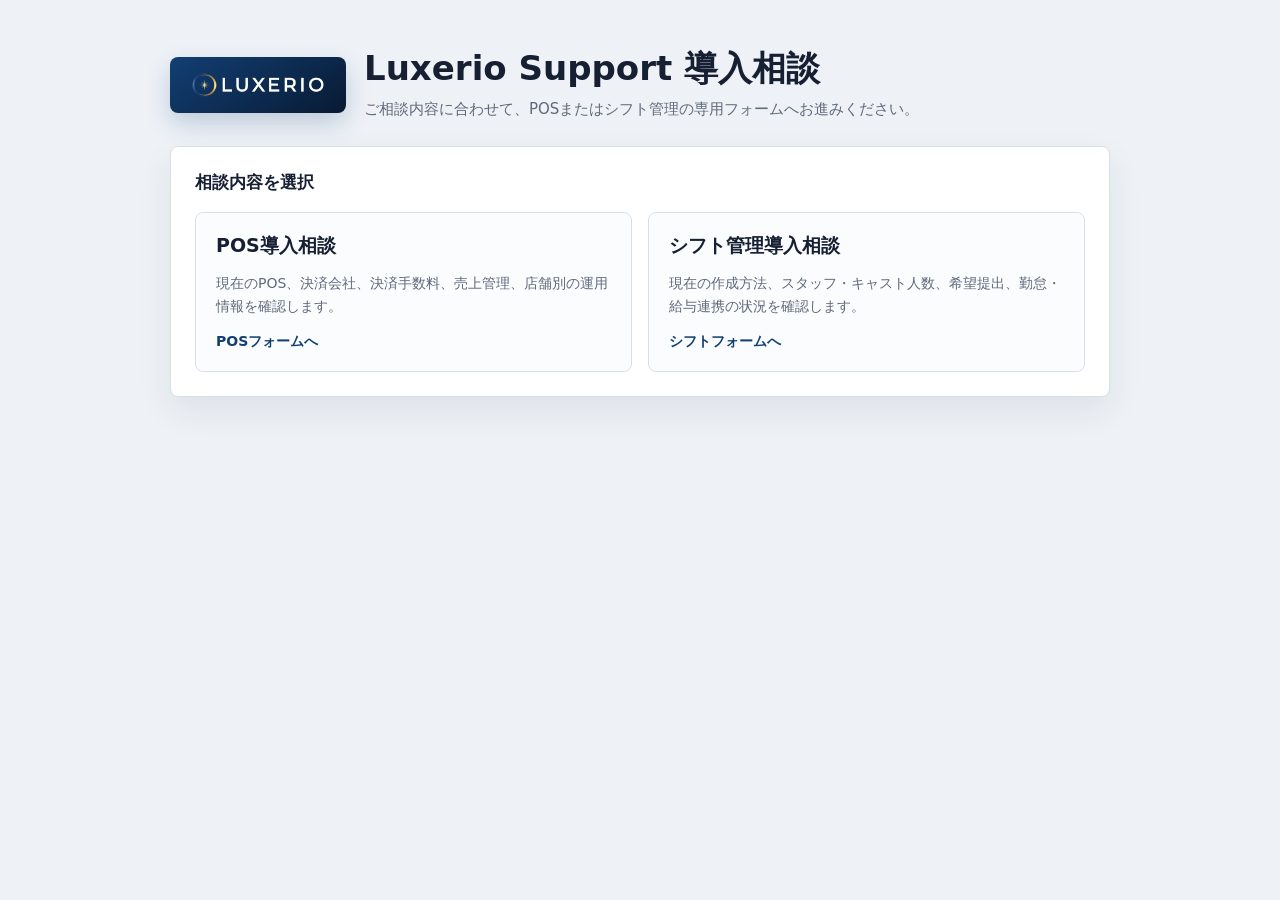
==== index.html @ 0d9a4d0f "Initial Luxerio support intake" ====
<!doctype html>
<html lang="ja">
<head>
  <meta charset="utf-8">
  <meta name="viewport" content="width=device-width, initial-scale=1">
  <title>Luxerio Support 導入相談</title>
  <link rel="stylesheet" href="./styles.css">
</head>
<body>
  <main>
    <header class="masthead">
      <div class="mark" aria-hidden="true"><img src="./luxerio-logo-white.png" alt=""></div>
      <div>
        <h1>Luxerio Support 導入相談</h1>
        <p class="lead">ご相談内容に合わせて、POSまたはシフト管理の専用フォームへお進みください。</p>
      </div>
    </header>

    <div class="panel">
      <div class="choice-area">
        <h2>相談内容を選択</h2>
        <div class="choice-grid">
          <a class="choice-card" href="./pos.html">
            <strong>POS導入相談</strong>
            <span>現在のPOS、決済会社、決済手数料、売上管理、店舗別の運用情報を確認します。</span>
            <b>POSフォームへ</b>
          </a>
          <a class="choice-card" href="./shift.html">
            <strong>シフト管理導入相談</strong>
            <span>現在の作成方法、スタッフ・キャスト人数、希望提出、勤怠・給与連携の状況を確認します。</span>
            <b>シフトフォームへ</b>
          </a>
        </div>
      </div>
    </div>
  </main>
</body>
</html>
---- styles.css ----
:root {
  color-scheme: light;
  --ink: #172033;
  --muted: #5f697a;
  --line: #d9dee8;
  --field: #f7f9fc;
  --blue: #123f73;
  --cyan: #0f8fb8;
  --gold: #b9892f;
  --danger: #b42318;
  --ok: #0f6b45;
  --radius: 8px;
  font-family: Inter, "Noto Sans JP", system-ui, -apple-system, BlinkMacSystemFont, "Segoe UI", sans-serif;
}

* {
  box-sizing: border-box;
}

body {
  margin: 0;
  background: #eef2f7;
  color: var(--ink);
  letter-spacing: 0;
}

main {
  width: min(940px, calc(100% - 32px));
  margin: 0 auto;
  padding: 28px 0 44px;
}

.masthead {
  display: flex;
  gap: 18px;
  align-items: center;
  padding: 20px 0 24px;
}

.mark {
  display: flex;
  align-items: center;
  width: 176px;
  height: 56px;
  flex: 0 0 176px;
  border-radius: 8px;
  box-shadow: 0 10px 24px rgba(18, 63, 115, 0.22);
  overflow: hidden;
  background: linear-gradient(145deg, var(--blue), #081a33);
  padding: 11px 14px;
}

.mark img {
  width: 100%;
  height: 100%;
  object-fit: contain;
}

h1 {
  margin: 0;
  font-size: clamp(24px, 3vw, 34px);
  line-height: 1.2;
}

.lead {
  margin: 8px 0 0;
  color: var(--muted);
  line-height: 1.7;
  font-size: 15px;
}

.panel,
form {
  background: #fff;
  border: 1px solid var(--line);
  border-radius: var(--radius);
  box-shadow: 0 14px 34px rgba(23, 32, 51, 0.08);
  overflow: hidden;
}

section,
.choice-area {
  padding: 24px;
  border-top: 1px solid var(--line);
}

section:first-child,
.choice-area:first-child {
  border-top: 0;
}

h2 {
  margin: 0 0 18px;
  font-size: 17px;
  line-height: 1.35;
}

.grid {
  display: grid;
  grid-template-columns: repeat(2, minmax(0, 1fr));
  gap: 16px;
}

.choice-grid {
  display: grid;
  grid-template-columns: repeat(2, minmax(0, 1fr));
  gap: 16px;
}

.choice-card {
  display: grid;
  gap: 10px;
  min-height: 160px;
  padding: 20px;
  border: 1px solid var(--line);
  border-radius: var(--radius);
  background: #fbfcfe;
  color: inherit;
  text-decoration: none;
}

.choice-card strong {
  font-size: 19px;
}

.choice-card span {
  color: var(--muted);
  line-height: 1.6;
  font-size: 14px;
}

.choice-card b {
  align-self: end;
  color: var(--blue);
  font-size: 14px;
}

.field {
  display: grid;
  gap: 7px;
}

.field.full {
  grid-column: 1 / -1;
}

label,
legend {
  font-weight: 700;
  font-size: 13px;
  line-height: 1.35;
}

input,
select,
textarea {
  width: 100%;
  min-height: 44px;
  border: 1px solid #c8cfdb;
  border-radius: 6px;
  background: var(--field);
  color: var(--ink);
  font: inherit;
  font-size: 15px;
  padding: 10px 12px;
  outline: none;
}

textarea {
  min-height: 104px;
  resize: vertical;
}

input:focus,
select:focus,
textarea:focus {
  border-color: var(--cyan);
  box-shadow: 0 0 0 3px rgba(15, 143, 184, 0.14);
  background: #fff;
}

.hint {
  color: var(--muted);
  font-size: 12px;
  line-height: 1.5;
}

fieldset {
  margin: 0;
  padding: 0;
  border: 0;
}

.checks {
  display: grid;
  grid-template-columns: repeat(3, minmax(0, 1fr));
  gap: 10px;
}

.check {
  display: flex;
  gap: 9px;
  align-items: center;
  min-height: 44px;
  padding: 10px 12px;
  border: 1px solid #c8cfdb;
  border-radius: 6px;
  background: var(--field);
  font-weight: 600;
  cursor: pointer;
}

.check input {
  width: 18px;
  min-height: 18px;
  height: 18px;
  margin: 0;
  accent-color: var(--blue);
}

.store-list {
  display: grid;
  gap: 12px;
}

.store-card {
  border: 1px solid var(--line);
  border-radius: var(--radius);
  background: #fbfcfe;
  padding: 16px;
}

.store-card h3 {
  margin: 0 0 12px;
  font-size: 15px;
}

.store-grid {
  display: grid;
  grid-template-columns: minmax(0, 1.4fr) minmax(120px, 0.8fr) minmax(120px, 0.8fr);
  gap: 12px;
}

.actions {
  display: flex;
  gap: 12px;
  align-items: center;
  justify-content: space-between;
  padding: 22px 24px;
  border-top: 1px solid var(--line);
  background: #fbfcfe;
}

button,
.button {
  display: inline-flex;
  align-items: center;
  justify-content: center;
  min-height: 44px;
  border: 0;
  border-radius: 6px;
  background: var(--blue);
  color: #fff;
  font: inherit;
  font-weight: 700;
  padding: 10px 18px;
  cursor: pointer;
  text-decoration: none;
}

button:disabled {
  cursor: wait;
  opacity: 0.65;
}

.status {
  font-weight: 700;
  font-size: 14px;
}

.status.error {
  color: var(--danger);
}

.status.ok {
  color: var(--ok);
}

.required::after {
  content: " *";
  color: var(--danger);
}

@media (max-width: 720px) {
  main {
    width: min(100% - 20px, 940px);
    padding-top: 14px;
  }

  .masthead {
    align-items: flex-start;
    display: grid;
  }

  section,
  .choice-area,
  .actions {
    padding: 18px;
  }

  .grid,
  .choice-grid,
  .checks,
  .store-grid {
    grid-template-columns: 1fr;
  }

  .actions {
    display: grid;
  }
}
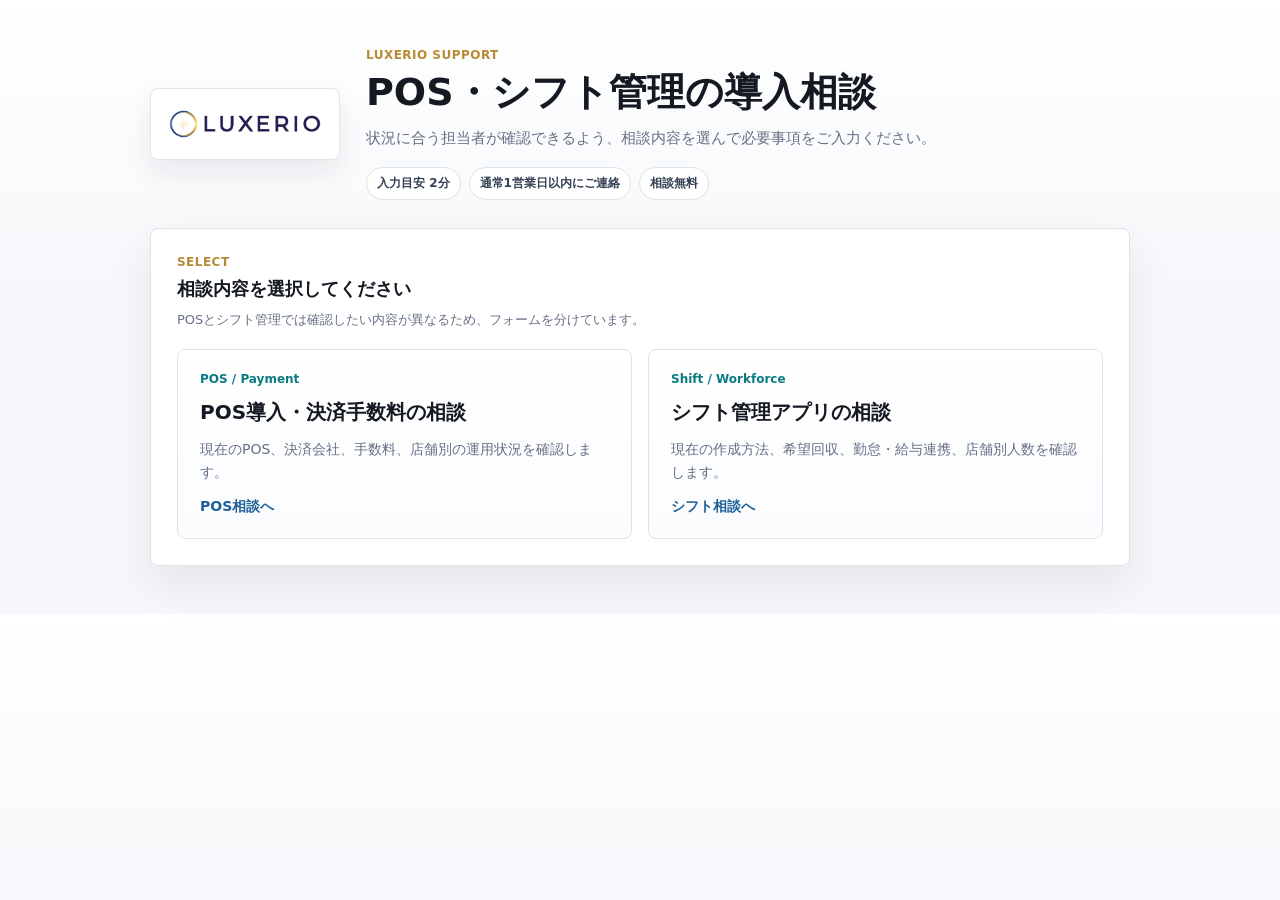
==== commit eeda5de6: "Refine intake flow UX and copy" ====
--- a/index.html
+++ b/index.html
@@ -3,36 +3,49 @@
 <head>
   <meta charset="utf-8">
   <meta name="viewport" content="width=device-width, initial-scale=1">
-  <title>Luxerio Support 導入相談</title>
+  <title>POS・シフト管理 導入相談 | Luxerio</title>
   <link rel="stylesheet" href="./styles.css">
 </head>
 <body>
   <main>
     <header class="masthead">
-      <div class="mark" aria-hidden="true"><img src="./luxerio-logo-white.png" alt=""></div>
-      <div>
-        <h1>Luxerio Support 導入相談</h1>
-        <p class="lead">ご相談内容に合わせて、POSまたはシフト管理の専用フォームへお進みください。</p>
+      <a class="brand" href="./index.html" aria-label="Luxerio">
+        <img src="./luxerio-logo-color-cropped.png" alt="Luxerio">
+      </a>
+      <div class="masthead-copy">
+        <p class="eyebrow">Luxerio Support</p>
+        <h1>POS・シフト管理の導入相談</h1>
+        <p class="lead">状況に合う担当者が確認できるよう、相談内容を選んで必要事項をご入力ください。</p>
+        <div class="meta-row" aria-label="入力目安">
+          <span>入力目安 2分</span>
+          <span>通常1営業日以内にご連絡</span>
+          <span>相談無料</span>
+        </div>
       </div>
     </header>
 
-    <div class="panel">
-      <div class="choice-area">
-        <h2>相談内容を選択</h2>
-        <div class="choice-grid">
-          <a class="choice-card" href="./pos.html">
-            <strong>POS導入相談</strong>
-            <span>現在のPOS、決済会社、決済手数料、売上管理、店舗別の運用情報を確認します。</span>
-            <b>POSフォームへ</b>
-          </a>
-          <a class="choice-card" href="./shift.html">
-            <strong>シフト管理導入相談</strong>
-            <span>現在の作成方法、スタッフ・キャスト人数、希望提出、勤怠・給与連携の状況を確認します。</span>
-            <b>シフトフォームへ</b>
-          </a>
-        </div>
+    <section class="intro-panel" aria-labelledby="select-title">
+      <div class="section-head">
+        <p class="eyebrow">Select</p>
+        <h2 id="select-title">相談内容を選択してください</h2>
+        <p>POSとシフト管理では確認したい内容が異なるため、フォームを分けています。</p>
       </div>
-    </div>
+
+      <div class="choice-grid">
+        <a class="choice-card" href="./pos.html">
+          <span class="choice-kicker">POS / Payment</span>
+          <strong>POS導入・決済手数料の相談</strong>
+          <span>現在のPOS、決済会社、手数料、店舗別の運用状況を確認します。</span>
+          <b>POS相談へ</b>
+        </a>
+        <a class="choice-card" href="./shift.html">
+          <span class="choice-kicker">Shift / Workforce</span>
+          <strong>シフト管理アプリの相談</strong>
+          <span>現在の作成方法、希望回収、勤怠・給与連携、店舗別人数を確認します。</span>
+          <b>シフト相談へ</b>
+        </a>
+      </div>
+    </section>
   </main>
 </body>
 </html>
--- a/styles.css
+++ b/styles.css
@@ -1,12 +1,15 @@
 :root {
   color-scheme: light;
-  --ink: #172033;
-  --muted: #5f697a;
-  --line: #d9dee8;
-  --field: #f7f9fc;
-  --blue: #123f73;
-  --cyan: #0f8fb8;
-  --gold: #b9892f;
+  --ink: #151922;
+  --muted: #667085;
+  --soft: #f6f7f9;
+  --paper: #ffffff;
+  --line: #dde3ea;
+  --field: #fbfcfe;
+  --brand: #1f2a60;
+  --blue: #1f5f99;
+  --teal: #0b7b82;
+  --gold: #b88a35;
   --danger: #b42318;
   --ok: #0f6b45;
   --radius: 8px;
@@ -19,113 +22,178 @@
 
 body {
   margin: 0;
-  background: #eef2f7;
+  background:
+    linear-gradient(180deg, #ffffff 0, #f5f7fa 310px),
+    #f5f7fa;
   color: var(--ink);
   letter-spacing: 0;
 }
 
 main {
-  width: min(940px, calc(100% - 32px));
+  width: min(980px, calc(100% - 32px));
   margin: 0 auto;
-  padding: 28px 0 44px;
+  padding: 28px 0 48px;
 }
 
 .masthead {
+  display: grid;
+  grid-template-columns: 190px minmax(0, 1fr);
+  gap: 26px;
+  align-items: center;
+  padding: 20px 0 28px;
+}
+
+.masthead.compact {
+  padding-bottom: 20px;
+}
+
+.brand {
   display: flex;
-  gap: 18px;
-  align-items: center;
-  padding: 20px 0 24px;
-}
-
-.mark {
+  align-items: center;
+  justify-content: center;
+  min-height: 72px;
+  padding: 14px 16px;
+  border: 1px solid rgba(31, 42, 96, 0.12);
+  border-radius: var(--radius);
+  background: var(--paper);
+  box-shadow: 0 12px 28px rgba(21, 25, 34, 0.08);
+}
+
+.brand img {
+  display: block;
+  width: 100%;
+  max-height: 52px;
+  object-fit: contain;
+}
+
+.masthead-copy {
+  min-width: 0;
+}
+
+.eyebrow {
+  margin: 0 0 8px;
+  color: var(--gold);
+  font-size: 12px;
+  font-weight: 800;
+  letter-spacing: 0.04em;
+  text-transform: uppercase;
+}
+
+h1 {
+  margin: 0;
+  font-size: clamp(25px, 3vw, 38px);
+  line-height: 1.18;
+}
+
+.lead {
+  margin: 10px 0 0;
+  color: var(--muted);
+  line-height: 1.75;
+  font-size: 15px;
+}
+
+.meta-row {
   display: flex;
-  align-items: center;
-  width: 176px;
-  height: 56px;
-  flex: 0 0 176px;
-  border-radius: 8px;
-  box-shadow: 0 10px 24px rgba(18, 63, 115, 0.22);
+  flex-wrap: wrap;
+  gap: 8px;
+  margin-top: 16px;
+}
+
+.meta-row span {
+  border: 1px solid var(--line);
+  border-radius: 999px;
+  background: #fff;
+  color: #344054;
+  font-size: 12px;
+  font-weight: 700;
+  padding: 7px 10px;
+}
+
+.intro-panel,
+form {
+  background: var(--paper);
+  border: 1px solid var(--line);
+  border-radius: var(--radius);
+  box-shadow: 0 18px 44px rgba(21, 25, 34, 0.08);
   overflow: hidden;
-  background: linear-gradient(145deg, var(--blue), #081a33);
-  padding: 11px 14px;
-}
-
-.mark img {
-  width: 100%;
-  height: 100%;
-  object-fit: contain;
-}
-
-h1 {
-  margin: 0;
-  font-size: clamp(24px, 3vw, 34px);
-  line-height: 1.2;
-}
-
-.lead {
+}
+
+section,
+.intro-panel {
+  padding: 26px;
+}
+
+form section {
+  border-top: 1px solid var(--line);
+}
+
+form section:first-child {
+  border-top: 0;
+}
+
+.section-head {
+  margin-bottom: 18px;
+}
+
+.section-head h2,
+h2 {
+  margin: 0;
+  font-size: 18px;
+  line-height: 1.35;
+}
+
+.section-head p:not(.eyebrow) {
   margin: 8px 0 0;
   color: var(--muted);
-  line-height: 1.7;
-  font-size: 15px;
-}
-
-.panel,
-form {
-  background: #fff;
+  font-size: 13px;
+  line-height: 1.65;
+}
+
+.grid {
+  display: grid;
+  grid-template-columns: repeat(2, minmax(0, 1fr));
+  gap: 16px;
+}
+
+.choice-grid {
+  display: grid;
+  grid-template-columns: repeat(2, minmax(0, 1fr));
+  gap: 16px;
+}
+
+.choice-card {
+  display: grid;
+  gap: 12px;
+  min-height: 190px;
+  padding: 22px;
   border: 1px solid var(--line);
   border-radius: var(--radius);
-  box-shadow: 0 14px 34px rgba(23, 32, 51, 0.08);
-  overflow: hidden;
-}
-
-section,
-.choice-area {
-  padding: 24px;
-  border-top: 1px solid var(--line);
-}
-
-section:first-child,
-.choice-area:first-child {
-  border-top: 0;
-}
-
-h2 {
-  margin: 0 0 18px;
-  font-size: 17px;
-  line-height: 1.35;
-}
-
-.grid {
-  display: grid;
-  grid-template-columns: repeat(2, minmax(0, 1fr));
-  gap: 16px;
-}
-
-.choice-grid {
-  display: grid;
-  grid-template-columns: repeat(2, minmax(0, 1fr));
-  gap: 16px;
-}
-
-.choice-card {
-  display: grid;
-  gap: 10px;
-  min-height: 160px;
-  padding: 20px;
-  border: 1px solid var(--line);
-  border-radius: var(--radius);
-  background: #fbfcfe;
+  background: linear-gradient(180deg, #ffffff, #fbfcfe);
   color: inherit;
   text-decoration: none;
+  transition: border-color 0.15s ease, box-shadow 0.15s ease, transform 0.15s ease;
+}
+
+.choice-card:hover {
+  border-color: rgba(31, 95, 153, 0.45);
+  box-shadow: 0 14px 28px rgba(31, 95, 153, 0.12);
+  transform: translateY(-1px);
+}
+
+.choice-kicker {
+  color: var(--teal);
+  font-size: 12px;
+  font-weight: 800;
 }
 
 .choice-card strong {
-  font-size: 19px;
-}
-
-.choice-card span {
+  font-size: 20px;
+  line-height: 1.35;
+}
+
+.choice-card span:not(.choice-kicker) {
   color: var(--muted);
-  line-height: 1.6;
+  line-height: 1.65;
   font-size: 14px;
 }
 
@@ -146,17 +214,18 @@
 
 label,
 legend {
-  font-weight: 700;
+  color: #242b3a;
+  font-weight: 800;
   font-size: 13px;
-  line-height: 1.35;
+  line-height: 1.4;
 }
 
 input,
 select,
 textarea {
   width: 100%;
-  min-height: 44px;
-  border: 1px solid #c8cfdb;
+  min-height: 46px;
+  border: 1px solid #cdd5df;
   border-radius: 6px;
   background: var(--field);
   color: var(--ink);
@@ -167,22 +236,50 @@
 }
 
 textarea {
-  min-height: 104px;
+  min-height: 112px;
   resize: vertical;
+}
+
+input::placeholder,
+textarea::placeholder {
+  color: #98a2b3;
 }
 
 input:focus,
 select:focus,
 textarea:focus {
-  border-color: var(--cyan);
-  box-shadow: 0 0 0 3px rgba(15, 143, 184, 0.14);
+  border-color: var(--blue);
+  box-shadow: 0 0 0 3px rgba(31, 95, 153, 0.13);
   background: #fff;
 }
 
-.hint {
+.input-affix {
+  display: grid;
+  grid-template-columns: minmax(0, 1fr) auto;
+  align-items: center;
+  border: 1px solid #cdd5df;
+  border-radius: 6px;
+  background: var(--field);
+  overflow: hidden;
+}
+
+.input-affix:focus-within {
+  border-color: var(--blue);
+  box-shadow: 0 0 0 3px rgba(31, 95, 153, 0.13);
+  background: #fff;
+}
+
+.input-affix input {
+  border: 0;
+  background: transparent;
+  box-shadow: none;
+}
+
+.input-affix span {
+  min-width: 48px;
   color: var(--muted);
-  font-size: 12px;
-  line-height: 1.5;
+  font-weight: 800;
+  text-align: center;
 }
 
 fieldset {
@@ -193,21 +290,27 @@
 
 .checks {
   display: grid;
-  grid-template-columns: repeat(3, minmax(0, 1fr));
+  grid-template-columns: repeat(2, minmax(0, 1fr));
   gap: 10px;
+  margin-top: 12px;
 }
 
 .check {
   display: flex;
-  gap: 9px;
-  align-items: center;
-  min-height: 44px;
-  padding: 10px 12px;
-  border: 1px solid #c8cfdb;
+  gap: 10px;
+  align-items: center;
+  min-height: 48px;
+  padding: 11px 12px;
+  border: 1px solid #cdd5df;
   border-radius: 6px;
   background: var(--field);
-  font-weight: 600;
+  font-weight: 700;
   cursor: pointer;
+}
+
+.check:has(input:checked) {
+  border-color: rgba(31, 95, 153, 0.55);
+  background: #f0f7ff;
 }
 
 .check input {
@@ -216,6 +319,7 @@
   height: 18px;
   margin: 0;
   accent-color: var(--blue);
+  flex: 0 0 18px;
 }
 
 .store-list {
@@ -237,8 +341,21 @@
 
 .store-grid {
   display: grid;
-  grid-template-columns: minmax(0, 1.4fr) minmax(120px, 0.8fr) minmax(120px, 0.8fr);
+  grid-template-columns: minmax(0, 1.35fr) minmax(128px, 0.8fr) minmax(128px, 0.8fr);
   gap: 12px;
+}
+
+.form-footer {
+  border-top: 1px solid var(--line);
+  background: #fbfcfe;
+  padding: 18px 24px 22px;
+}
+
+.form-footer > p {
+  margin: 0 0 12px;
+  color: var(--muted);
+  font-size: 12px;
+  line-height: 1.6;
 }
 
 .actions {
@@ -246,26 +363,25 @@
   gap: 12px;
   align-items: center;
   justify-content: space-between;
-  padding: 22px 24px;
-  border-top: 1px solid var(--line);
-  background: #fbfcfe;
-}
-
-button,
-.button {
+}
+
+button {
   display: inline-flex;
   align-items: center;
   justify-content: center;
-  min-height: 44px;
+  min-height: 46px;
   border: 0;
   border-radius: 6px;
-  background: var(--blue);
+  background: var(--brand);
   color: #fff;
   font: inherit;
-  font-weight: 700;
+  font-weight: 800;
   padding: 10px 18px;
   cursor: pointer;
-  text-decoration: none;
+}
+
+button:hover {
+  background: #263474;
 }
 
 button:disabled {
@@ -274,7 +390,8 @@
 }
 
 .status {
-  font-weight: 700;
+  margin: 0;
+  font-weight: 800;
   font-size: 14px;
 }
 
@@ -287,24 +404,32 @@
 }
 
 .required::after {
-  content: " *";
+  content: " 必須";
   color: var(--danger);
-}
-
-@media (max-width: 720px) {
+  font-size: 11px;
+  font-weight: 800;
+}
+
+@media (max-width: 760px) {
   main {
-    width: min(100% - 20px, 940px);
+    width: min(100% - 20px, 980px);
     padding-top: 14px;
   }
 
   .masthead {
-    align-items: flex-start;
-    display: grid;
+    grid-template-columns: 1fr;
+    gap: 16px;
+  }
+
+  .brand {
+    justify-content: flex-start;
+    width: min(210px, 100%);
+    min-height: 58px;
   }
 
   section,
-  .choice-area,
-  .actions {
+  .intro-panel,
+  .form-footer {
     padding: 18px;
   }
 
@@ -315,7 +440,15 @@
     grid-template-columns: 1fr;
   }
 
+  .choice-card {
+    min-height: 0;
+  }
+
   .actions {
     display: grid;
   }
-}
+
+  button {
+    width: 100%;
+  }
+}
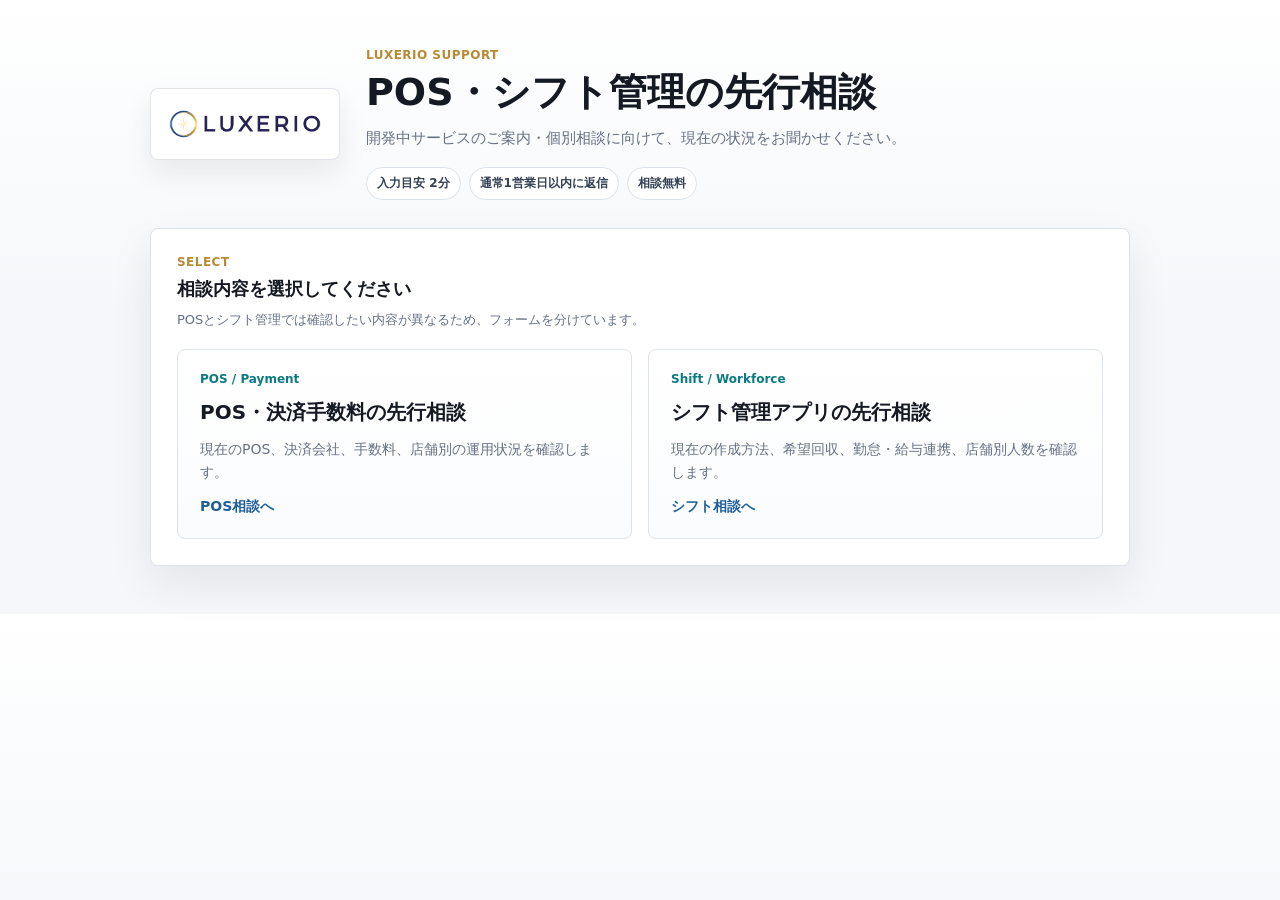
==== commit 8ef8fadc: "Adjust intake copy for prelaunch consultation" ====
--- a/index.html
+++ b/index.html
@@ -3,7 +3,7 @@
 <head>
   <meta charset="utf-8">
   <meta name="viewport" content="width=device-width, initial-scale=1">
-  <title>POS・シフト管理 導入相談 | Luxerio</title>
+  <title>POS・シフト管理 先行相談 | Luxerio</title>
   <link rel="stylesheet" href="./styles.css">
 </head>
 <body>
@@ -14,11 +14,11 @@
       </a>
       <div class="masthead-copy">
         <p class="eyebrow">Luxerio Support</p>
-        <h1>POS・シフト管理の導入相談</h1>
-        <p class="lead">状況に合う担当者が確認できるよう、相談内容を選んで必要事項をご入力ください。</p>
+        <h1>POS・シフト管理の先行相談</h1>
+        <p class="lead">開発中サービスのご案内・個別相談に向けて、現在の状況をお聞かせください。</p>
         <div class="meta-row" aria-label="入力目安">
           <span>入力目安 2分</span>
-          <span>通常1営業日以内にご連絡</span>
+          <span>通常1営業日以内に返信</span>
           <span>相談無料</span>
         </div>
       </div>
@@ -34,13 +34,13 @@
       <div class="choice-grid">
         <a class="choice-card" href="./pos.html">
           <span class="choice-kicker">POS / Payment</span>
-          <strong>POS導入・決済手数料の相談</strong>
+          <strong>POS・決済手数料の先行相談</strong>
           <span>現在のPOS、決済会社、手数料、店舗別の運用状況を確認します。</span>
           <b>POS相談へ</b>
         </a>
         <a class="choice-card" href="./shift.html">
           <span class="choice-kicker">Shift / Workforce</span>
-          <strong>シフト管理アプリの相談</strong>
+          <strong>シフト管理アプリの先行相談</strong>
           <span>現在の作成方法、希望回収、勤怠・給与連携、店舗別人数を確認します。</span>
           <b>シフト相談へ</b>
         </a>
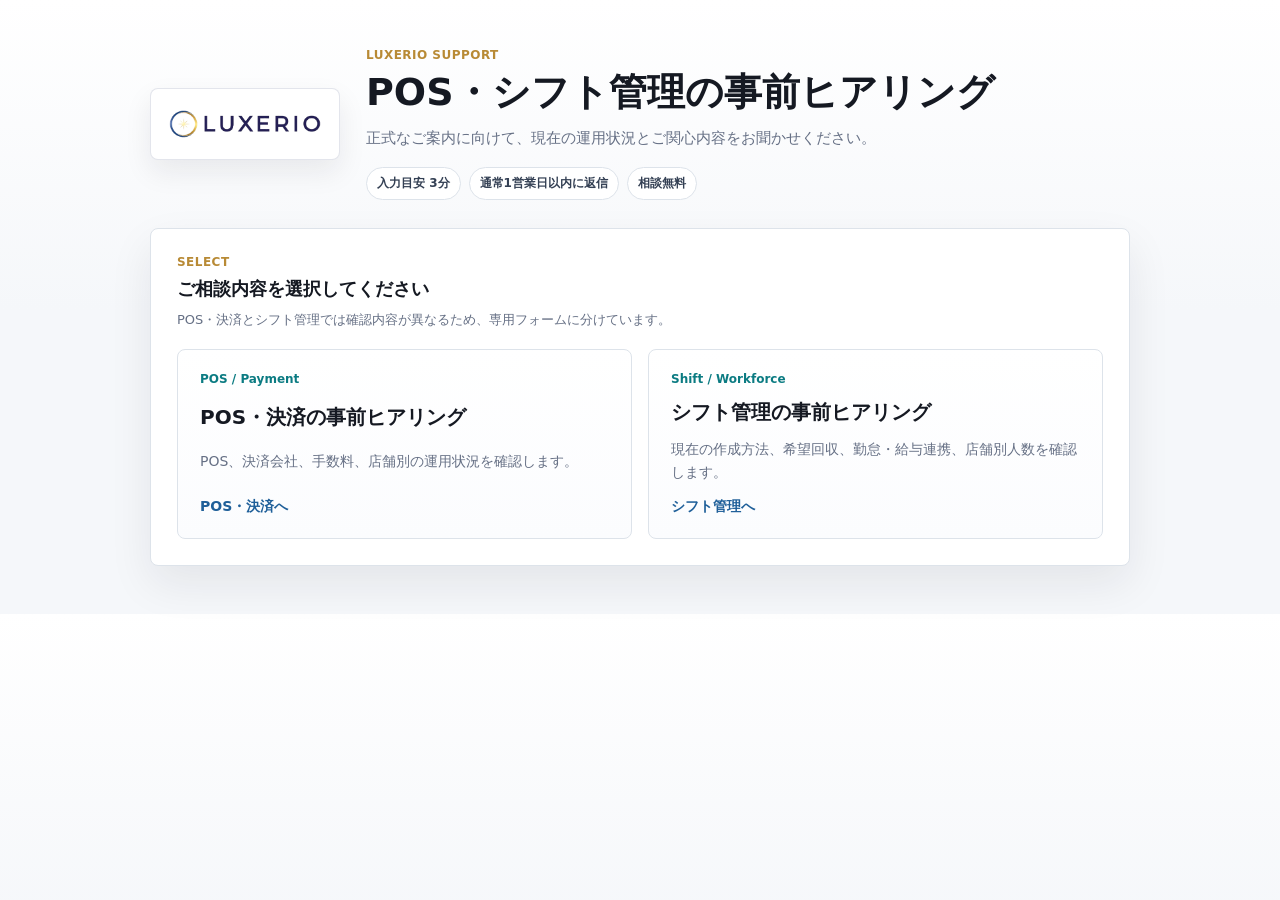
==== commit 0c61e2ca: "Optimize intake wording and LINE followup" ====
--- a/index.html
+++ b/index.html
@@ -3,7 +3,7 @@
 <head>
   <meta charset="utf-8">
   <meta name="viewport" content="width=device-width, initial-scale=1">
-  <title>POS・シフト管理 先行相談 | Luxerio</title>
+  <title>POS・シフト管理 事前ヒアリング | Luxerio</title>
   <link rel="stylesheet" href="./styles.css">
 </head>
 <body>
@@ -14,10 +14,10 @@
       </a>
       <div class="masthead-copy">
         <p class="eyebrow">Luxerio Support</p>
-        <h1>POS・シフト管理の先行相談</h1>
-        <p class="lead">開発中サービスのご案内・個別相談に向けて、現在の状況をお聞かせください。</p>
+        <h1>POS・シフト管理の事前ヒアリング</h1>
+        <p class="lead">正式なご案内に向けて、現在の運用状況とご関心内容をお聞かせください。</p>
         <div class="meta-row" aria-label="入力目安">
-          <span>入力目安 2分</span>
+          <span>入力目安 3分</span>
           <span>通常1営業日以内に返信</span>
           <span>相談無料</span>
         </div>
@@ -27,22 +27,22 @@
     <section class="intro-panel" aria-labelledby="select-title">
       <div class="section-head">
         <p class="eyebrow">Select</p>
-        <h2 id="select-title">相談内容を選択してください</h2>
-        <p>POSとシフト管理では確認したい内容が異なるため、フォームを分けています。</p>
+        <h2 id="select-title">ご相談内容を選択してください</h2>
+        <p>POS・決済とシフト管理では確認内容が異なるため、専用フォームに分けています。</p>
       </div>
 
       <div class="choice-grid">
         <a class="choice-card" href="./pos.html">
           <span class="choice-kicker">POS / Payment</span>
-          <strong>POS・決済手数料の先行相談</strong>
-          <span>現在のPOS、決済会社、手数料、店舗別の運用状況を確認します。</span>
-          <b>POS相談へ</b>
+          <strong>POS・決済の事前ヒアリング</strong>
+          <span>POS、決済会社、手数料、店舗別の運用状況を確認します。</span>
+          <b>POS・決済へ</b>
         </a>
         <a class="choice-card" href="./shift.html">
           <span class="choice-kicker">Shift / Workforce</span>
-          <strong>シフト管理アプリの先行相談</strong>
+          <strong>シフト管理の事前ヒアリング</strong>
           <span>現在の作成方法、希望回収、勤怠・給与連携、店舗別人数を確認します。</span>
-          <b>シフト相談へ</b>
+          <b>シフト管理へ</b>
         </a>
       </div>
     </section>
--- a/styles.css
+++ b/styles.css
@@ -358,6 +358,34 @@
   line-height: 1.6;
 }
 
+.line-followup {
+  margin-top: 14px;
+  padding: 14px;
+  border: 1px solid rgba(15, 107, 69, 0.2);
+  border-radius: var(--radius);
+  background: #f0f9f5;
+}
+
+.line-followup p {
+  margin: 0 0 10px;
+  color: #185c3b;
+  font-size: 13px;
+  line-height: 1.6;
+}
+
+.line-followup a {
+  display: inline-flex;
+  align-items: center;
+  justify-content: center;
+  min-height: 42px;
+  border-radius: 6px;
+  background: #06c755;
+  color: #fff;
+  font-weight: 800;
+  text-decoration: none;
+  padding: 9px 14px;
+}
+
 .actions {
   display: flex;
   gap: 12px;
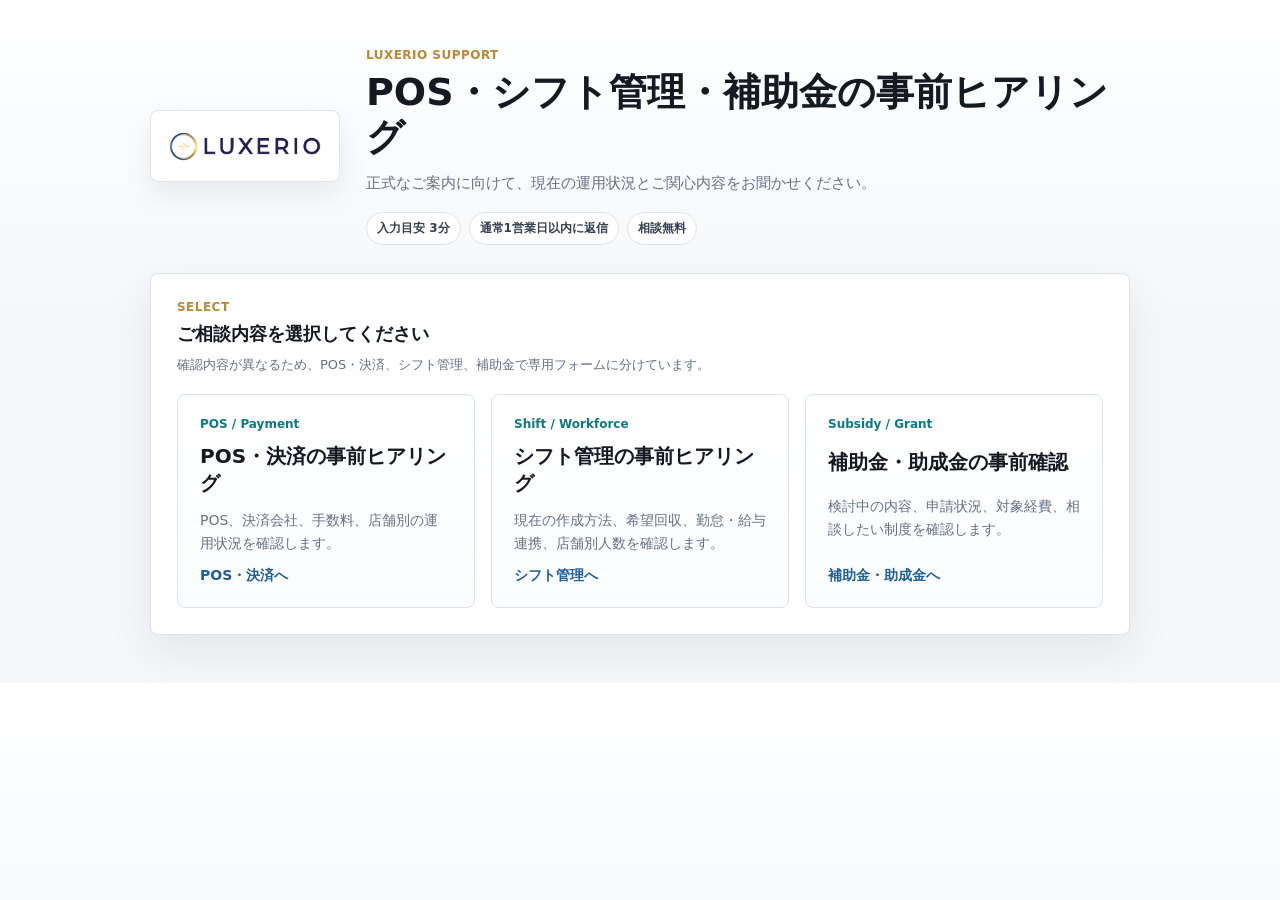
==== commit 8eac8343: "Add subsidy intake and improve rich menu design" ====
--- a/index.html
+++ b/index.html
@@ -3,7 +3,15 @@
 <head>
   <meta charset="utf-8">
   <meta name="viewport" content="width=device-width, initial-scale=1">
-  <title>POS・シフト管理 事前ヒアリング | Luxerio</title>
+  <title>POS・シフト管理・補助金 事前ヒアリング | Luxerio</title>
+  <meta name="description" content="LuxerioのPOS・決済、シフト管理、補助金に関する事前ヒアリングフォームです。現在の運用状況とご関心内容をお聞かせください。">
+  <meta name="robots" content="noindex,nofollow">
+  <meta property="og:type" content="website">
+  <meta property="og:title" content="POS・シフト管理・補助金の事前ヒアリング | Luxerio">
+  <meta property="og:description" content="現在の運用状況とご関心内容をお聞かせください。">
+  <meta property="og:url" content="https://luxerio-support-intake-preview.pages.dev/">
+  <meta property="og:image" content="https://luxerio-support-intake-preview.pages.dev/line-luxerio-support-icon.png">
+  <meta name="twitter:card" content="summary_large_image">
   <link rel="stylesheet" href="./styles.css">
 </head>
 <body>
@@ -14,7 +22,7 @@
       </a>
       <div class="masthead-copy">
         <p class="eyebrow">Luxerio Support</p>
-        <h1>POS・シフト管理の事前ヒアリング</h1>
+        <h1>POS・シフト管理・補助金の事前ヒアリング</h1>
         <p class="lead">正式なご案内に向けて、現在の運用状況とご関心内容をお聞かせください。</p>
         <div class="meta-row" aria-label="入力目安">
           <span>入力目安 3分</span>
@@ -28,7 +36,7 @@
       <div class="section-head">
         <p class="eyebrow">Select</p>
         <h2 id="select-title">ご相談内容を選択してください</h2>
-        <p>POS・決済とシフト管理では確認内容が異なるため、専用フォームに分けています。</p>
+        <p>確認内容が異なるため、POS・決済、シフト管理、補助金で専用フォームに分けています。</p>
       </div>
 
       <div class="choice-grid">
@@ -44,6 +52,12 @@
           <span>現在の作成方法、希望回収、勤怠・給与連携、店舗別人数を確認します。</span>
           <b>シフト管理へ</b>
         </a>
+        <a class="choice-card" href="./subsidy.html">
+          <span class="choice-kicker">Subsidy / Grant</span>
+          <strong>補助金・助成金の事前確認</strong>
+          <span>検討中の内容、申請状況、対象経費、相談したい制度を確認します。</span>
+          <b>補助金・助成金へ</b>
+        </a>
       </div>
     </section>
   </main>
--- a/styles.css
+++ b/styles.css
@@ -157,7 +157,7 @@
 
 .choice-grid {
   display: grid;
-  grid-template-columns: repeat(2, minmax(0, 1fr));
+  grid-template-columns: repeat(3, minmax(0, 1fr));
   gap: 16px;
 }
 
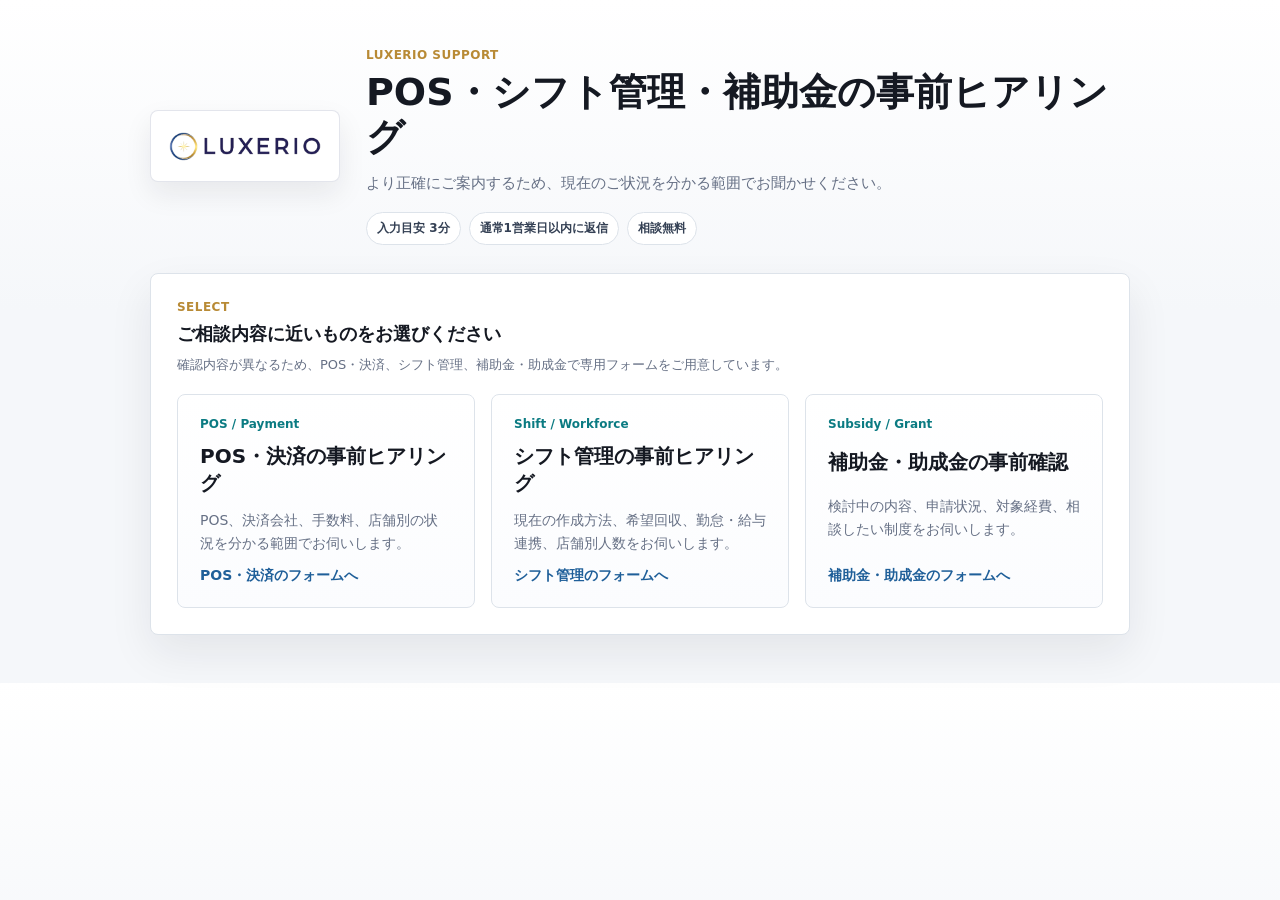
==== commit 2871848b: "Add LINE auto-reply webhook and soften copy" ====
--- a/index.html
+++ b/index.html
@@ -4,11 +4,11 @@
   <meta charset="utf-8">
   <meta name="viewport" content="width=device-width, initial-scale=1">
   <title>POS・シフト管理・補助金 事前ヒアリング | Luxerio</title>
-  <meta name="description" content="LuxerioのPOS・決済、シフト管理、補助金に関する事前ヒアリングフォームです。現在の運用状況とご関心内容をお聞かせください。">
+  <meta name="description" content="LuxerioのPOS・決済、シフト管理、補助金に関する事前ヒアリングフォームです。現在のご状況を分かる範囲でお聞かせください。">
   <meta name="robots" content="noindex,nofollow">
   <meta property="og:type" content="website">
   <meta property="og:title" content="POS・シフト管理・補助金の事前ヒアリング | Luxerio">
-  <meta property="og:description" content="現在の運用状況とご関心内容をお聞かせください。">
+  <meta property="og:description" content="現在のご状況を分かる範囲でお聞かせください。">
   <meta property="og:url" content="https://luxerio-support-intake-preview.pages.dev/">
   <meta property="og:image" content="https://luxerio-support-intake-preview.pages.dev/line-luxerio-support-icon.png">
   <meta name="twitter:card" content="summary_large_image">
@@ -23,7 +23,7 @@
       <div class="masthead-copy">
         <p class="eyebrow">Luxerio Support</p>
         <h1>POS・シフト管理・補助金の事前ヒアリング</h1>
-        <p class="lead">正式なご案内に向けて、現在の運用状況とご関心内容をお聞かせください。</p>
+        <p class="lead">より正確にご案内するため、現在のご状況を分かる範囲でお聞かせください。</p>
         <div class="meta-row" aria-label="入力目安">
           <span>入力目安 3分</span>
           <span>通常1営業日以内に返信</span>
@@ -35,28 +35,28 @@
     <section class="intro-panel" aria-labelledby="select-title">
       <div class="section-head">
         <p class="eyebrow">Select</p>
-        <h2 id="select-title">ご相談内容を選択してください</h2>
-        <p>確認内容が異なるため、POS・決済、シフト管理、補助金で専用フォームに分けています。</p>
+        <h2 id="select-title">ご相談内容に近いものをお選びください</h2>
+        <p>確認内容が異なるため、POS・決済、シフト管理、補助金・助成金で専用フォームをご用意しています。</p>
       </div>
 
       <div class="choice-grid">
         <a class="choice-card" href="./pos.html">
           <span class="choice-kicker">POS / Payment</span>
           <strong>POS・決済の事前ヒアリング</strong>
-          <span>POS、決済会社、手数料、店舗別の運用状況を確認します。</span>
-          <b>POS・決済へ</b>
+          <span>POS、決済会社、手数料、店舗別の状況を分かる範囲でお伺いします。</span>
+          <b>POS・決済のフォームへ</b>
         </a>
         <a class="choice-card" href="./shift.html">
           <span class="choice-kicker">Shift / Workforce</span>
           <strong>シフト管理の事前ヒアリング</strong>
-          <span>現在の作成方法、希望回収、勤怠・給与連携、店舗別人数を確認します。</span>
-          <b>シフト管理へ</b>
+          <span>現在の作成方法、希望回収、勤怠・給与連携、店舗別人数をお伺いします。</span>
+          <b>シフト管理のフォームへ</b>
         </a>
         <a class="choice-card" href="./subsidy.html">
           <span class="choice-kicker">Subsidy / Grant</span>
           <strong>補助金・助成金の事前確認</strong>
-          <span>検討中の内容、申請状況、対象経費、相談したい制度を確認します。</span>
-          <b>補助金・助成金へ</b>
+          <span>検討中の内容、申請状況、対象経費、相談したい制度をお伺いします。</span>
+          <b>補助金・助成金のフォームへ</b>
         </a>
       </div>
     </section>
